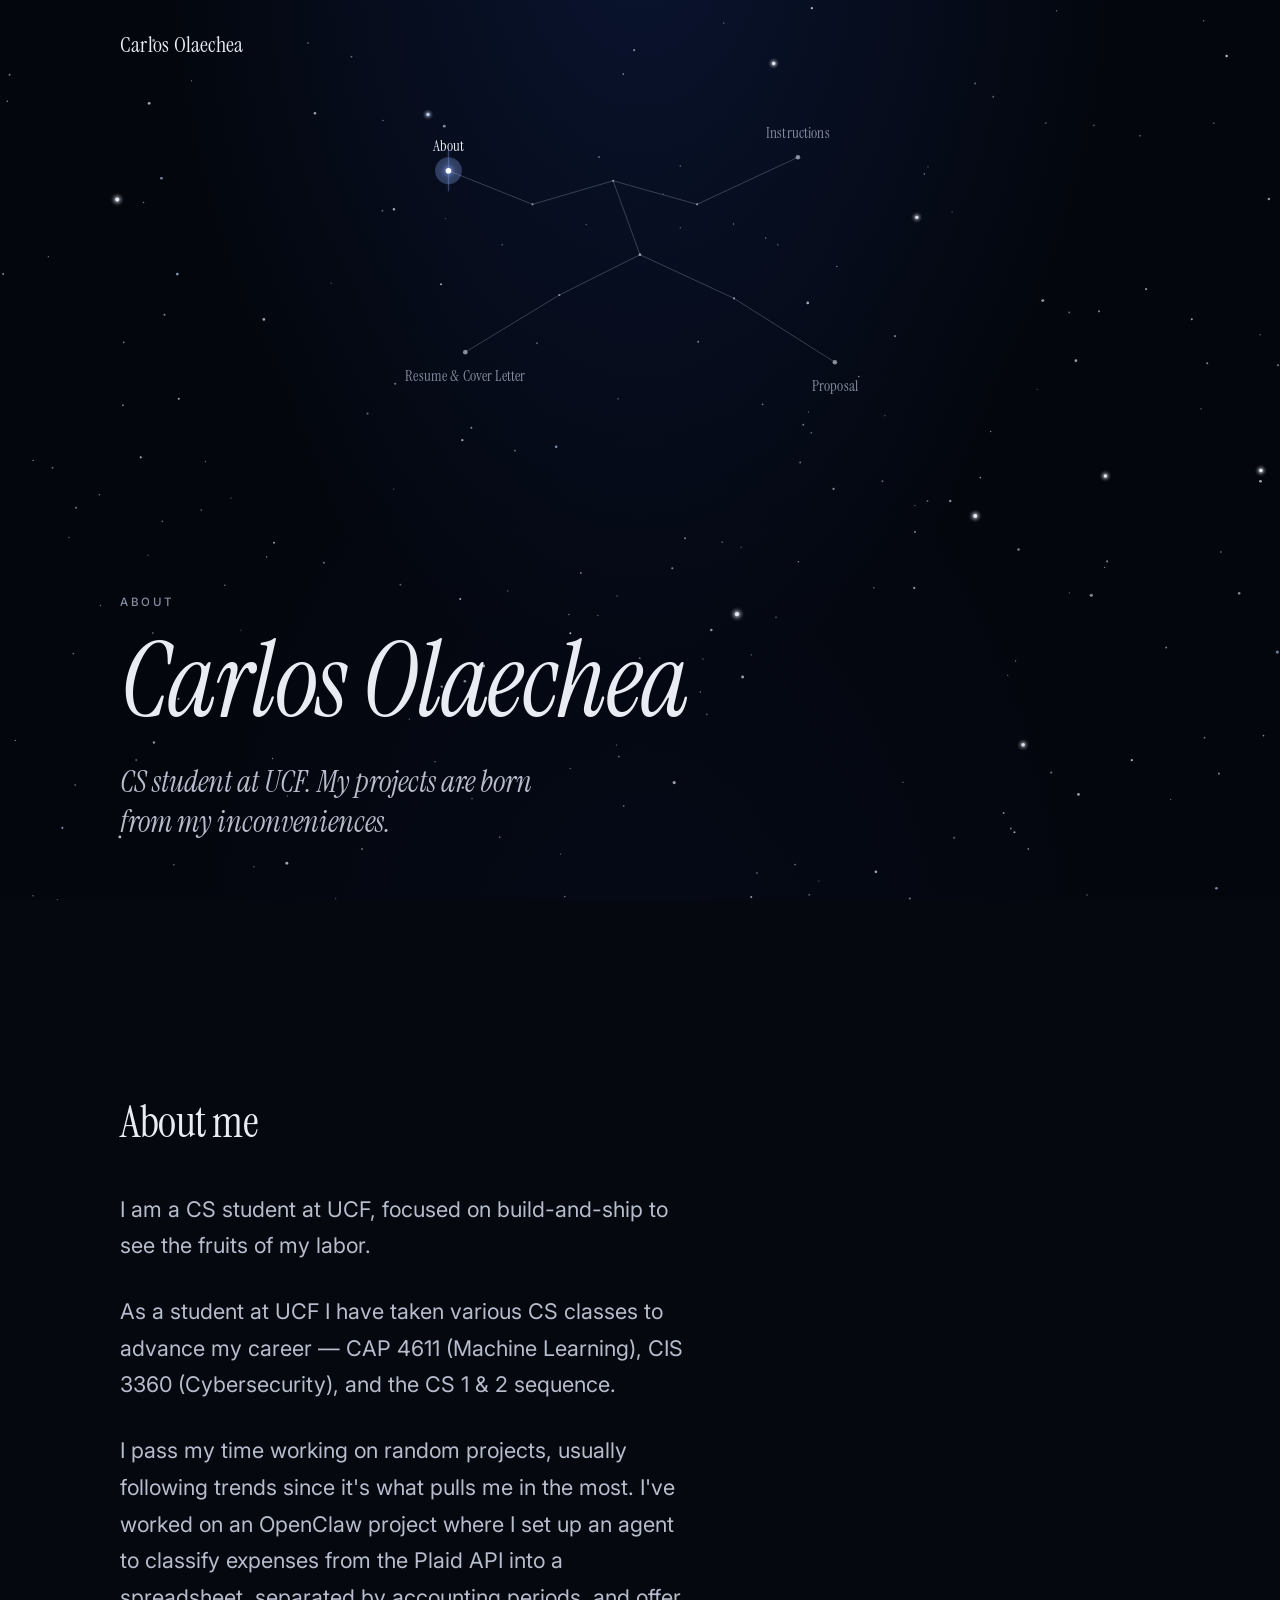
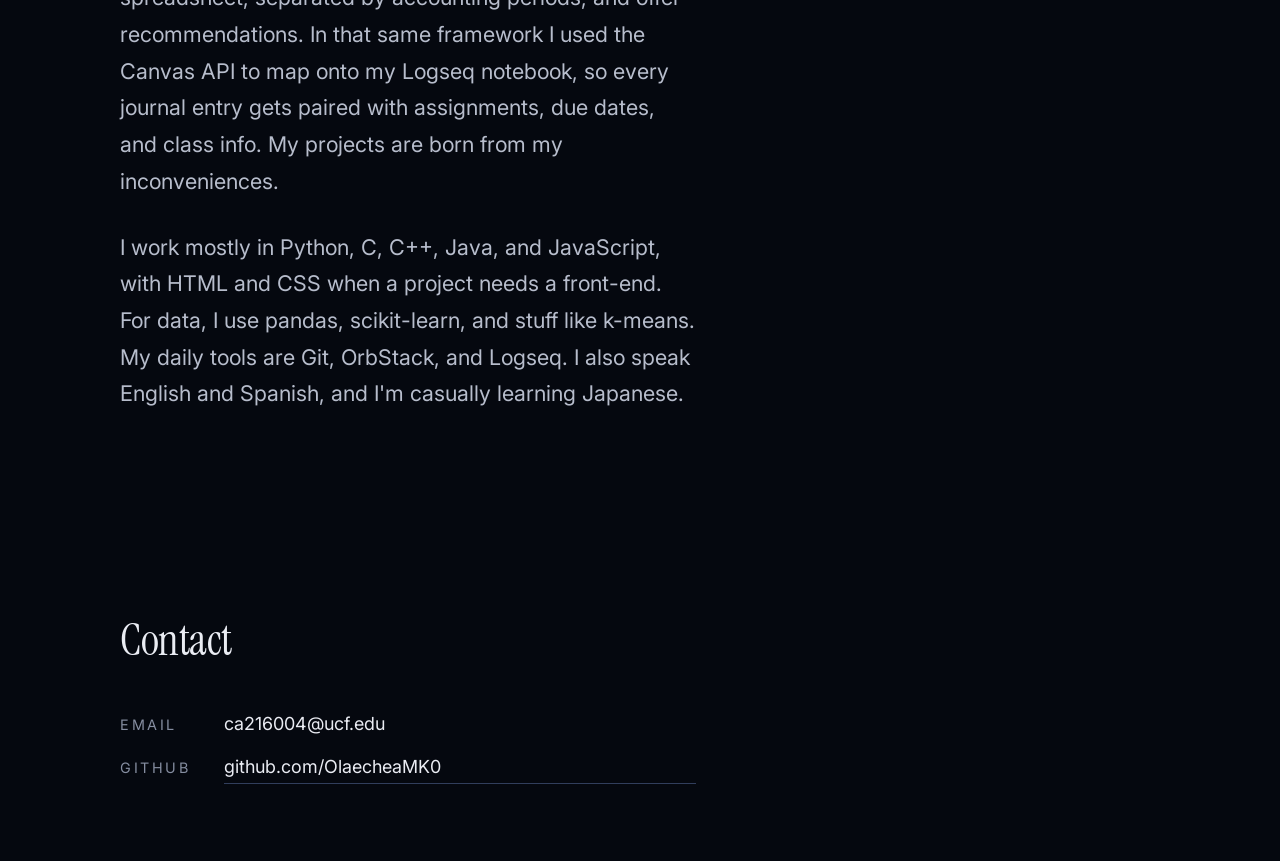
==== about/index.html @ 4e8af725 "feat: pretty URLs + pill/star-shine polish + focus ring fix URLs: - Moved sub-pages into directories" ====
<!doctype html>
<html lang="en">
<head>
  <meta charset="utf-8" />
  <meta name="viewport" content="width=device-width, initial-scale=1" />
  <title>About — Carlos Olaechea</title>
  <meta name="description" content="Computer Science student at UCF — build-and-ship work across machine learning, LLM agents, and personal tools." />
  <meta name="theme-color" content="#05080f" />
  <style>:root{color-scheme:dark}html{background:#05080f}</style>
  <script>try{if(document.referrer&&new URL(document.referrer).origin===location.origin){document.documentElement.classList.add('nav-internal');var h=function(p){return p==='/'||p==='/index.html'};if(!h(new URL(document.referrer).pathname)&&!h(location.pathname))document.documentElement.classList.add('nav-lateral')}}catch(e){}</script>
  <link rel="preconnect" href="https://fonts.googleapis.com" />
  <link rel="preconnect" href="https://fonts.gstatic.com" crossorigin />
  <link rel="stylesheet" href="https://fonts.googleapis.com/css2?family=Instrument+Serif:ital@0;1&family=Inter:wght@400;500&display=swap" />
  <link rel="stylesheet" href="/css/style.css" />
  <noscript><style>.reveal{opacity:1;transform:none}</style></noscript>
</head>
<body>
  <canvas id="stars" aria-hidden="true"></canvas>

  <a class="skip" href="#main">Skip to content</a>

  <header class="site-header">
    <a class="brand" href="/">Carlos Olaechea</a>
  </header>

  <nav class="sky-mini" aria-label="Portfolio map">
    <svg viewBox="0 0 1000 520">
    <defs>
      <filter id="mini-goo" x="-20%" y="-20%" width="140%" height="140%">
        <feGaussianBlur in="SourceGraphic" stdDeviation="10"/>
        <feColorMatrix type="matrix" values="1 0 0 0 0  0 1 0 0 0  0 0 1 0 0  0 0 0 9 -4"/>
      </filter>
    </defs>
    <g class="lines" aria-hidden="true">
      <polyline points="215,135 340,185 460,150 585,185 735,115"/>
      <line x1="460" y1="150" x2="500" y2="260"/>
      <polyline points="500,260 380,320 240,405"/>
      <polyline points="500,260 640,325 790,420"/>
    </g>
    <g class="stars" aria-hidden="true">
      <circle class="dec" cx="340" cy="185" r="1.6"/>
      <circle class="dec" cx="460" cy="150" r="1.6"/>
      <circle class="dec" cx="585" cy="185" r="1.6"/>
      <circle class="dec" cx="500" cy="260" r="2"/>
      <circle class="dec" cx="380" cy="320" r="1.6"/>
      <circle class="dec" cx="640" cy="325" r="1.6"/>
      <circle class="dec small" cx="295" cy="245" r="1.2"/>
      <circle class="dec small" cx="705" cy="245" r="1.2"/>
      <circle class="dec small" cx="420" cy="215" r="1.1"/>
      <circle class="dec small" cx="560" cy="220" r="1.1"/>
    </g>
    <g class="star-shine" transform="translate(215 135)" aria-hidden="true">
      <line class="ray" x1="0" y1="-30" x2="0" y2="30"/>
      <circle class="halo current" r="20"/>
      <circle class="anchor current" r="4.2"/>
    </g>
    <text class="label current" x="215" y="106" aria-hidden="true">About</text>
    <a href="/instructions/" aria-label="Instructions" class="sky-goo-link">
      <g filter="url(#mini-goo)">
        <circle class="bubble" cx="735" cy="115" r="18"/>
        <rect class="pill" x="645" y="53" width="180" height="52" rx="26"/>
      </g>
      <circle class="anchor" cx="735" cy="115" r="3.4"/>
      <text class="label" x="735" y="86" aria-hidden="true">Instructions</text>
    </a>
    <a href="/resume/" aria-label="Resume and Cover Letter" class="sky-goo-link">
      <g filter="url(#mini-goo)">
        <circle class="bubble" cx="240" cy="405" r="18"/>
        <rect class="pill" x="90" y="415" width="300" height="52" rx="26"/>
      </g>
      <circle class="anchor" cx="240" cy="405" r="3.4"/>
      <text class="label" x="240" y="448" aria-hidden="true">Resume &amp; Cover Letter</text>
    </a>
    <a href="/proposal/" aria-label="Proposal" class="sky-goo-link">
      <g filter="url(#mini-goo)">
        <circle class="bubble" cx="790" cy="420" r="18"/>
        <rect class="pill" x="710" y="430" width="160" height="52" rx="26"/>
      </g>
      <circle class="anchor" cx="790" cy="420" r="3.4"/>
      <text class="label" x="790" y="463" aria-hidden="true">Proposal</text>
    </a>
    </svg>
  </nav>

  <main id="main">
    <section class="hero">
      <p class="eyebrow">About</p>
      <h1 class="display"><span class="italic">Carlos Olaechea</span></h1>
      <p class="tagline">CS student at UCF. My projects are born from my inconveniences.</p>
    </section>

    <section class="about" aria-labelledby="about-heading">
      <h2 id="about-heading">About me</h2>

      <div class="prose">
        <p>I am a CS student at UCF, focused on build-and-ship to see the fruits of my labor.</p>

        <p>As a student at UCF I have taken various CS classes to advance my career — CAP 4611 (Machine Learning), CIS 3360 (Cybersecurity), and the CS 1 &amp; 2 sequence.</p>

        <p>I pass my time working on random projects, usually following trends since it's what pulls me in the most. I've worked on an OpenClaw project where I set up an agent to classify expenses from the Plaid API into a spreadsheet, separated by accounting periods, and offer recommendations. In that same framework I used the Canvas API to map onto my Logseq notebook, so every journal entry gets paired with assignments, due dates, and class info. My projects are born from my inconveniences.</p>

        <p>I work mostly in Python, C, C++, Java, and JavaScript, with HTML and CSS when a project needs a front-end. For data, I use pandas, scikit-learn, and stuff like k-means. My daily tools are Git, OrbStack, and Logseq. I also speak English and Spanish, and I'm casually learning Japanese.</p>
      </div>
    </section>

    <section class="contact" aria-labelledby="contact-heading">
      <h2 id="contact-heading">Contact</h2>
      <ul class="contact-list">
        <li><span class="label">Email</span><span>ca216004@ucf.edu</span></li>
        <li><span class="label">GitHub</span><a href="https://github.com/OlaecheaMK0" target="_blank" rel="noopener noreferrer">github.com/OlaecheaMK0</a></li>
      </ul>
    </section>
  </main>


  <script src="/js/script.js" defer></script>
</body>
</html>
---- css/style.css ----
@view-transition { navigation: auto; }

h1.sky-name,
a.brand {
  view-transition-name: page-name;
}
svg.sky-svg,
.sky-mini > svg {
  view-transition-name: constellation;
}

::view-transition-group(page-name),
::view-transition-group(constellation),
::view-transition-old(page-name),
::view-transition-new(page-name),
::view-transition-old(constellation),
::view-transition-new(constellation) {
  animation-duration: 1500ms;
  animation-timing-function: cubic-bezier(0.22, 1, 0.36, 1);
}
::view-transition-old(root),
::view-transition-new(root) {
  animation-duration: 900ms;
  animation-timing-function: cubic-bezier(0.22, 1, 0.36, 1);
}

html.nav-lateral::view-transition-group(*),
html.nav-lateral::view-transition-old(*),
html.nav-lateral::view-transition-new(*) {
  animation-duration: 260ms;
}

.nav-internal .sky-mast,
.nav-internal .sky-svg,
.nav-internal .sky-link {
  animation: none !important;
  opacity: 1 !important;
}
.nav-internal .sky-mast { transform: none !important; }

:root {
  --bg: #05080f;
  --bg-deep: #03060c;
  --bg-glow: #0a1430;
  --ink: #eaecf3;
  --ink-soft: #b7bdcc;
  --ink-muted: #858da0;
  --rule: rgba(234, 236, 243, 0.08);
  --accent: #8fb0ff;
  --eo: cubic-bezier(0.22, 1, 0.36, 1);
  --hover-bg: rgba(185, 208, 250, 0.6);
  --accent-dim: rgba(143, 176, 255, 0.32);

  --serif: "Instrument Serif", "Iowan Old Style", "Palatino Linotype", Georgia, serif;
  --sans: "Inter", -apple-system, BlinkMacSystemFont, "Segoe UI", Roboto, sans-serif;

  --step--1: clamp(0.82rem, 0.78rem + 0.2vw, 0.9rem);
  --step-0:  clamp(1rem, 0.94rem + 0.3vw, 1.125rem);
  --step-1:  clamp(1.15rem, 1.05rem + 0.5vw, 1.35rem);
  --step-2:  clamp(1.4rem, 1.2rem + 1vw, 1.85rem);
  --step-3:  clamp(1.9rem, 1.5rem + 2vw, 2.75rem);
  --step-4:  clamp(3rem, 2rem + 5vw, 5.5rem);
  --step-5:  clamp(3.25rem, 2.2rem + 6vw, 6.5rem);

  --container: 68rem;
  --prose: 36rem;

  --star-body: #eef3ff;
  --star-line: #cfd8ec;
  --star-anchor: #ffffff;
}

.italic { font-style: italic; }

* { box-sizing: border-box; }
html {
  scroll-behavior: smooth;
  overscroll-behavior-y: none;
  background: var(--bg);
}
body {
  margin: 0;
  min-height: 100svh;
  font-family: var(--sans);
  font-size: var(--step-0);
  line-height: 1.65;
  color: var(--ink);
  background:
    radial-gradient(ellipse at 50% -10%, var(--bg-glow) 0%, transparent 55%),
    radial-gradient(ellipse at 50% 120%, #060a18 0%, var(--bg-deep) 60%),
    var(--bg);
  background-attachment: fixed;
  -webkit-font-smoothing: antialiased;
  text-rendering: optimizeLegibility;
  overflow-x: hidden;
}
@media (hover: none) and (pointer: coarse) {
  body { background-attachment: scroll; }
}

#stars {
  position: fixed;
  inset: 0;
  width: 100%;
  height: 100%;
  z-index: 0;
  pointer-events: none;
}

.skip {
  position: absolute;
  left: -9999px;
  top: 0;
  background: var(--ink);
  color: var(--bg);
  padding: 0.5rem 0.9rem;
  font-weight: 500;
  z-index: 100;
}
.skip:focus { left: 1rem; top: 1rem; }

.site-header {
  position: relative;
  z-index: 2;
  max-width: var(--container);
  margin: 0 auto;
  padding: 1.75rem 1.5rem 0;
}
.brand {
  font-family: var(--serif);
  font-size: var(--step-1);
  color: var(--ink);
  text-decoration: none;
  letter-spacing: 0.01em;
}

main {
  position: relative;
  z-index: 2;
  max-width: var(--container);
  margin: 0 auto;
  padding: 0 1.5rem;
}

section { padding: clamp(5rem, 9vw, 8rem) 0 clamp(3.5rem, 6vw, 5rem); }

.hero {
  padding-top: clamp(4rem, 12vw, 9rem);
  padding-bottom: clamp(4rem, 10vw, 8rem);
}
.eyebrow {
  font-size: 0.72rem;
  letter-spacing: 0.22em;
  text-transform: uppercase;
  color: var(--ink-muted);
  margin: 0 0 1.25rem;
  font-weight: 500;
}
.display {
  font-family: var(--serif);
  font-weight: 400;
  font-size: var(--step-5);
  line-height: 0.95;
  letter-spacing: -0.015em;
  margin: 0 0 2rem;
  color: var(--ink);
  text-wrap: balance;
}
.tagline {
  font-family: var(--serif);
  font-style: italic;
  font-size: var(--step-2);
  line-height: 1.35;
  color: var(--ink-soft);
  max-width: 32ch;
  margin: 0;
}

h2 {
  font-family: var(--serif);
  font-weight: 400;
  font-size: var(--step-3);
  letter-spacing: -0.01em;
  margin: 0 0 2rem;
  color: var(--ink);
}
h3 {
  font-family: var(--sans);
  font-weight: 500;
  font-size: var(--step-1);
  margin: 0 0 0.35rem;
  color: var(--ink);
}

.prose {
  max-width: var(--prose);
  font-size: var(--step-1);
  line-height: 1.7;
  color: var(--ink-soft);
}
.prose p { margin: 0 0 1.35em; }
.prose p:last-child { margin-bottom: 0; }
.prose a { color: var(--ink); text-decoration: underline; text-decoration-color: var(--accent-dim); text-underline-offset: 0.22em; }
.prose a:hover { text-decoration-color: var(--accent); }

.is-sky { overflow: hidden; }
.sky {
  position: relative;
  z-index: 2;
  min-height: 100vh;
  min-height: 100svh;
  display: grid;
  grid-template-columns: 1fr;
  grid-template-rows: auto 1fr auto;
  padding: clamp(0.75rem, 2vw, 1.5rem) clamp(1.25rem, 3vw, 2.5rem);
  gap: 0;
}

.sky-mast {
  text-align: center;
  max-width: 44rem;
  margin: 0 auto;
  padding-top: 0;
  transform-origin: top center;
  animation: mast-settle 1800ms var(--eo) 80ms both;
}
.sky-mast .eyebrow { display: inline-block; margin-bottom: 0.25rem; }
.sky-name {
  font-family: var(--serif);
  font-weight: 400;
  font-size: var(--step-3);
  line-height: 1;
  letter-spacing: -0.015em;
  margin: 0.25rem 0 0.5rem;
  color: var(--ink);
  text-wrap: balance;
}
.sky-sub {
  font-family: var(--serif);
  font-style: italic;
  color: var(--ink-soft);
  font-size: var(--step-0);
  line-height: 1.45;
  max-width: 36ch;
  margin: 0 auto;
}

@keyframes mast-settle {
  0%   { transform: translateY(min(22svh, 260px)) scale(2); letter-spacing: 0; }
  100% { transform: translateY(0) scale(1); letter-spacing: -0.015em; }
}

.sky-field {
  position: relative;
  width: 100%;
  max-width: 1200px;
  margin: 0 auto;
  align-self: start;
  margin-top: clamp(0.5rem, 2vh, 1.5rem);
  aspect-ratio: 1000 / 520;
}
.sky-svg {
  position: absolute;
  inset: 0;
  width: 100%;
  height: 100%;
  overflow: visible;
  transform-origin: center center;
  opacity: 0;
  animation: sky-fade 1300ms var(--eo) 400ms forwards;
}
.sky-lines {
  stroke: var(--star-line);
  stroke-opacity: 0.58;
  stroke-width: 0.95;
  stroke-linecap: round;
  stroke-linejoin: round;
  fill: none;
  transition: stroke 140ms ease, stroke-opacity 140ms ease;
}
.sky-stars .dec {
  fill: var(--star-body);
  opacity: 0.85;
  filter: drop-shadow(0 0 1.4px rgba(255, 255, 255, 0.55));
  transition: fill 120ms ease;
}
.sky-stars .dec.small { opacity: 0.65; }
.sky-stars .anchor {
  fill: var(--star-anchor);
  filter: drop-shadow(0 0 3px rgba(255, 255, 255, 0.78));
  transition: fill 120ms ease;
}
.sky-stars .halo {
  fill: var(--star-anchor);
  opacity: 0.15;
  transition: opacity 140ms ease;
}
.sky-stars .anchor.active { fill: var(--accent); }
.sky-stars .halo.active { opacity: 0.38; }
.sky-svg:has(.anchor.active) .sky-lines {
  stroke: var(--accent);
  stroke-opacity: 0.72;
}

@keyframes sky-fade {
  0%   { opacity: 0; transform: translateY(12px) scale(0.99); }
  100% { opacity: 1; transform: translateY(0) scale(1); }
}

@keyframes sky-link-fade {
  0%   { opacity: 0; transform: translateY(8px); }
  100% { opacity: 1; transform: translateY(0); }
}

.sky-nav {
  position: absolute;
  inset: 0;
  pointer-events: none;
}
.sky-link {
  position: absolute;
  left: var(--x);
  top: var(--y);
  width: 0;
  height: 0;
  text-decoration: none;
  color: var(--ink);
  pointer-events: auto;
  opacity: 0;
  animation: sky-link-fade 800ms var(--eo) 1100ms forwards;
}

.sky-goo {
  position: absolute;
  left: 0;
  top: 0;
  width: 280px;
  height: 140px;
  transform: translate(-50%, -50%);
  filter: url(#goo);
  pointer-events: none;
  opacity: 0.48;
  transition: opacity 200ms ease;
}
.sky-bubble {
  position: absolute;
  left: 50%;
  top: 50%;
  width: 52px;
  height: 52px;
  border-radius: 50%;
  transform: translate(-50%, -50%);
  background: transparent;
  transition: background 180ms ease;
  pointer-events: auto;
}
.sky-pill {
  position: absolute;
  left: 50%;
  bottom: calc(50% + 20px);
  transform: translateX(-50%);
  padding: 1rem 1.1rem;
  font-family: var(--serif);
  font-size: var(--step-1);
  letter-spacing: 0.01em;
  line-height: 1;
  white-space: nowrap;
  background: transparent;
  border-radius: 100px;
  color: transparent;
  pointer-events: auto;
  transition: background 200ms ease;
}
.sky-link.reverse .sky-pill { bottom: auto; top: calc(50% + 20px); }
.sky-link:focus-visible {
  outline: 2px solid var(--accent);
  outline-offset: 28px;
}
.sky-link:focus-visible .sky-bubble,
.sky-link:focus-visible .sky-pill {
  background: var(--hover-bg);
}
@media (hover: hover) and (pointer: fine) {
  .sky-link:hover .sky-bubble,
  .sky-link:hover .sky-pill { background: var(--hover-bg); }
}

.sky-svg-labels text {
  font-family: var(--serif);
  font-size: 22px;
  fill: var(--ink-muted);
  text-anchor: middle;
  letter-spacing: 0.2px;
  pointer-events: none;
}

/* Mobile — compress the sky */
@media (max-width: 720px) {
  .sky { padding: 0.75rem 1rem; }
  .sky-sub { font-size: var(--step-0); }
  .sky-field { aspect-ratio: 1000 / 680; margin-top: 0.75rem; }
  .sky-goo { width: 200px; height: 120px; }
  .sky-pill { font-size: var(--step-0); padding: 0.7rem 0.85rem; white-space: normal; text-align: center; max-width: 44vw; }
  @keyframes mast-settle {
    0%   { transform: translateY(15svh) scale(1.6); letter-spacing: 0; }
    100% { transform: translateY(0) scale(1); letter-spacing: -0.015em; }
  }
}

/* Print — flatten to paper-friendly layout */
@media print {
  body { background: #fff !important; color: #000 !important; }
  #stars, .goo-defs, .sky-svg, .sky-nav { display: none !important; }
  .sky-mast, .hero, .project-hero, .site-header { animation: none !important; }
  a { color: #000; text-decoration: underline; }
}


/* Sub-page constellation map — same shape as home, current star lit */
.sky-mini {
  max-width: 720px;
  margin: 1rem auto 1.25rem;
  padding: 0 1.5rem;
  position: relative;
  z-index: 2;
}
.sky-mini svg {
  width: 100%;
  height: auto;
  display: block;
  overflow: visible;
  aspect-ratio: 1000 / 520;
}
.sky-mini .lines {
  stroke: var(--star-line);
  stroke-opacity: 0.42;
  stroke-width: 0.9;
  fill: none;
  stroke-linecap: round;
  stroke-linejoin: round;
}
.sky-mini .dec {
  fill: var(--star-body);
  opacity: 0.55;
}
.sky-mini .dec.small { opacity: 0.35; }
.sky-mini .anchor {
  fill: var(--star-body);
  opacity: 0.55;
  transition: fill 180ms ease, opacity 180ms ease;
}
.sky-mini .halo.current {
  fill: var(--accent);
  opacity: 0.28;
}
.sky-mini .anchor.current {
  fill: #ffffff;
  opacity: 1;
  filter: drop-shadow(0 0 3px var(--accent)) drop-shadow(0 0 7px var(--accent));
}
.sky-mini .star-shine .ray {
  stroke: var(--accent);
  stroke-width: 0.7;
  stroke-linecap: round;
  stroke-opacity: 0.65;
  filter: drop-shadow(0 0 2px var(--accent));
}
.sky-mini .star-shine { animation: twinkle 3.5s ease-in-out infinite; }
@keyframes twinkle {
  0%, 100% { opacity: 1; }
  50% { opacity: 0.7; }
}

/* Non-current stars: goo metaball on hover, identical vibe to home */
.sky-mini .sky-goo-link { cursor: pointer; }
/* Dim the filtered group so the merged blob is a soft wash (mirrors home
   where .sky-goo has its own opacity applied after the filter). */
.sky-mini g[filter] { opacity: 0.5; }
.sky-mini .sky-goo-link .bubble,
.sky-mini .sky-goo-link .pill {
  fill: transparent;
  transition: fill 200ms ease;
  pointer-events: all;
}
.sky-mini .sky-goo-link:hover .bubble,
.sky-mini .sky-goo-link:hover .pill,
.sky-mini .sky-goo-link:focus-visible .bubble,
.sky-mini .sky-goo-link:focus-visible .pill {
  fill: var(--hover-bg);
}
.sky-mini .sky-goo-link:hover .anchor,
.sky-mini .sky-goo-link:focus-visible .anchor {
  fill: var(--accent);
  opacity: 0.95;
}
.sky-mini .sky-goo-link:hover .label,
.sky-mini .sky-goo-link:focus-visible .label {
  fill: var(--ink);
}
/* SVG <a> default focus ring clips ugly to content bbox; own it explicitly. */
.sky-mini .sky-goo-link { outline: none; }
.sky-mini .sky-goo-link:focus-visible .pill {
  stroke: var(--accent);
  stroke-width: 1.6;
}

.sky-mini text {
  font-family: var(--serif);
  font-size: 22px;
  fill: var(--ink-muted);
  text-anchor: middle;
  pointer-events: none;
  letter-spacing: 0.2px;
}
.sky-mini text.current { fill: var(--ink); }


.contact-list {
  list-style: none;
  padding: 0;
  margin: 0;
  display: grid;
  gap: 0.85rem;
  max-width: var(--prose);
}
.contact-list li {
  display: grid;
  grid-template-columns: 8ch 1fr;
  align-items: baseline;
  gap: 1rem;
}
.contact-list .label {
  font-size: var(--step--1);
  letter-spacing: 0.18em;
  text-transform: uppercase;
  color: var(--ink-muted);
}
.contact-list a {
  color: var(--ink);
  text-decoration: none;
  border-bottom: 1px solid var(--accent-dim);
  padding-bottom: 0.1rem;
  transition: border-color 180ms ease;
  word-break: break-word;
}
.contact-list a:hover,
.contact-list a:focus-visible { border-color: var(--accent); }

.project-hero {
  padding-top: clamp(3rem, 8vw, 6rem);
  padding-bottom: clamp(3rem, 6vw, 4rem);
}
.project-hero .eyebrow { margin-bottom: 1rem; }
.project-title {
  font-family: var(--serif);
  font-weight: 400;
  font-size: var(--step-4);
  line-height: 1;
  letter-spacing: -0.01em;
  margin: 0 0 1.5rem;
}
.project-summary {
  font-family: var(--sans);
  font-size: var(--step-1);
  color: var(--ink-soft);
  max-width: 48ch;
  margin: 0;
  line-height: 1.55;
}
.project-body {
  padding-top: clamp(2rem, 4vw, 3rem);
  padding-bottom: clamp(4rem, 8vw, 6rem);
  max-width: var(--prose);
}
.project-body h2 {
  font-size: var(--step-2);
  margin-top: 2.5rem;
}
.project-body h2:first-child { margin-top: 0; }
.project-body p,
.project-body li { color: var(--ink-soft); line-height: 1.75; }
.project-body ul, .project-body ol { padding-left: 1.25rem; }
.project-body li { margin-bottom: 0.5em; }

.placeholder {
  margin: 1.5rem 0;
  padding-left: 1rem;
  border-left: 1px solid var(--rule);
  color: var(--ink-muted);
  font-size: var(--step--1);
  font-style: italic;
  line-height: 1.6;
}
.placeholder strong {
  display: block;
  color: var(--ink-soft);
  font-weight: 400;
  font-style: normal;
  margin-bottom: 0.2rem;
}

.reveal {
  opacity: 0;
  transform: translateY(14px);
  transition: opacity 700ms ease, transform 700ms ease;
}
.reveal.in {
  opacity: 1;
  transform: translateY(0);
}

a:focus-visible, button:focus-visible {
  outline: 2px solid var(--accent);
  outline-offset: 3px;
  border-radius: 2px;
}

@media (prefers-reduced-motion: reduce) {
  html { scroll-behavior: auto; }
  *, *::before, *::after { animation-duration: 0.001ms !important; transition-duration: 0.001ms !important; }
  .reveal, .sky-mast, .sky-svg, .sky-link { opacity: 1 !important; transform: none !important; }
  .sky-link { transform: translate(-50%, -50%) !important; }
  @view-transition { navigation: none; }
}
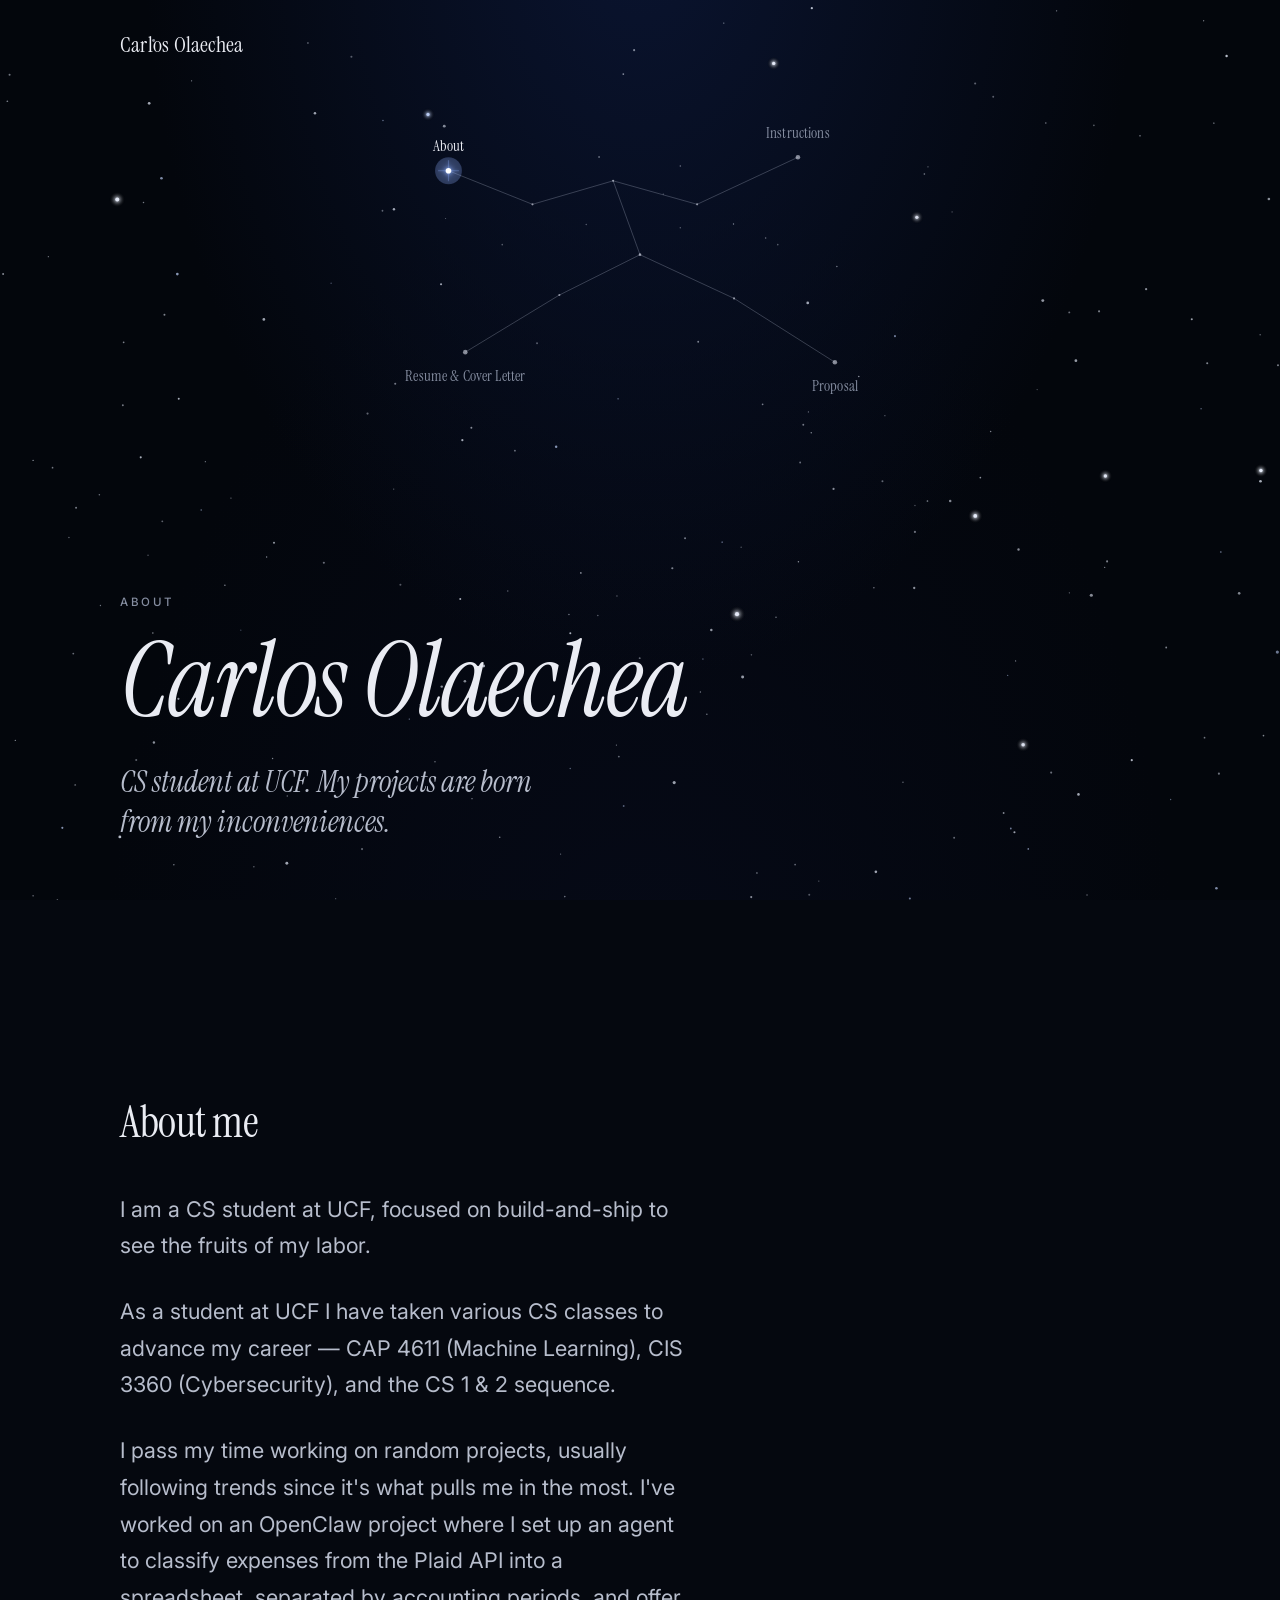
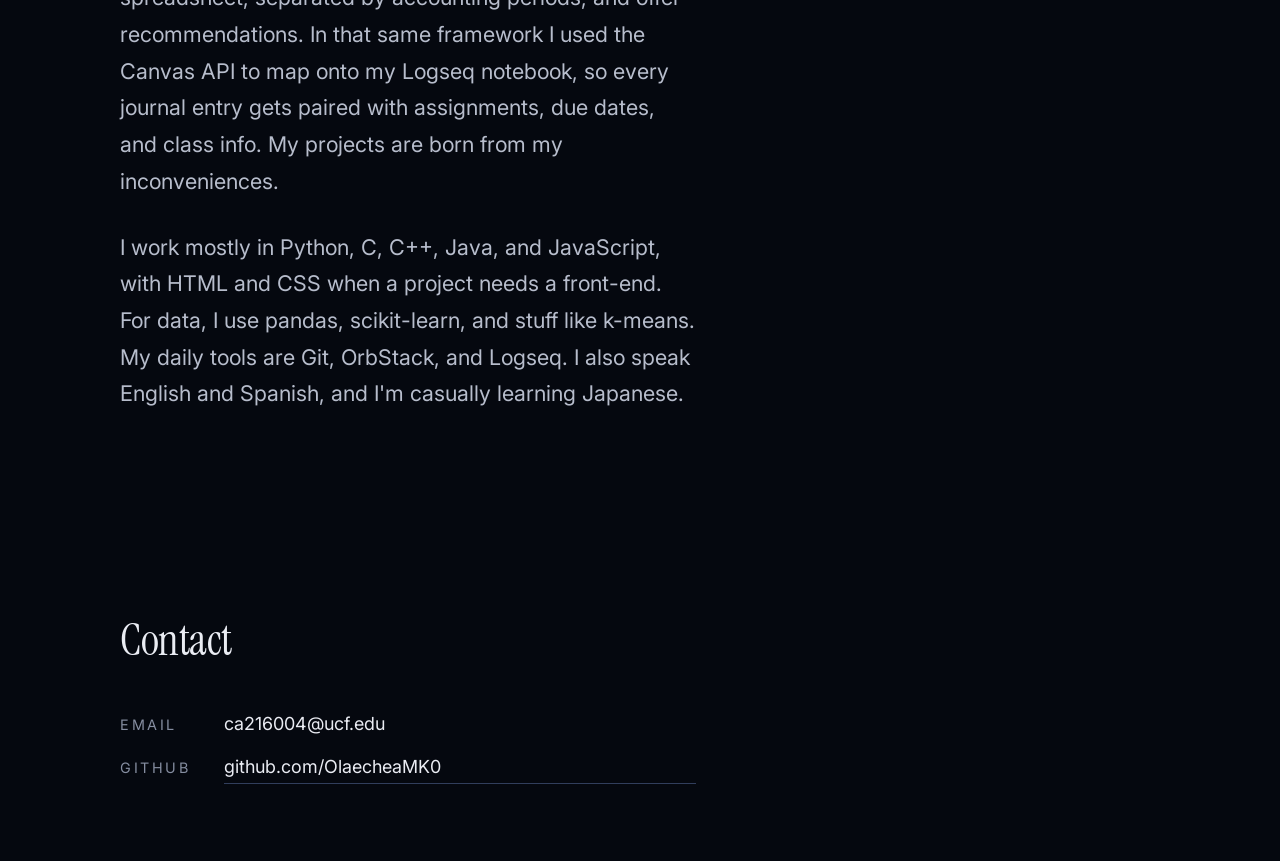
==== commit 2f704fbe: "fix: restore the 4-ray twinkle, tucked inside the halo Last pass removed the horizontal ray because " ====
--- a/about/index.html
+++ b/about/index.html
@@ -50,7 +50,8 @@
       <circle class="dec small" cx="560" cy="220" r="1.1"/>
     </g>
     <g class="star-shine" transform="translate(215 135)" aria-hidden="true">
-      <line class="ray" x1="0" y1="-30" x2="0" y2="30"/>
+      <line class="ray" x1="-15" y1="0" x2="15" y2="0"/>
+      <line class="ray" x1="0" y1="-15" x2="0" y2="15"/>
       <circle class="halo current" r="20"/>
       <circle class="anchor current" r="4.2"/>
     </g>
--- a/css/style.css
+++ b/css/style.css
@@ -357,7 +357,7 @@
 .sky-pill {
   position: absolute;
   left: 50%;
-  bottom: calc(50% + 20px);
+  bottom: calc(50% + 15px);
   transform: translateX(-50%);
   padding: 1rem 1.1rem;
   font-family: var(--serif);
@@ -371,7 +371,7 @@
   pointer-events: auto;
   transition: background 200ms ease;
 }
-.sky-link.reverse .sky-pill { bottom: auto; top: calc(50% + 20px); }
+.sky-link.reverse .sky-pill { bottom: auto; top: calc(50% + 17px); }
 .sky-link:focus-visible {
   outline: 2px solid var(--accent);
   outline-offset: 28px;
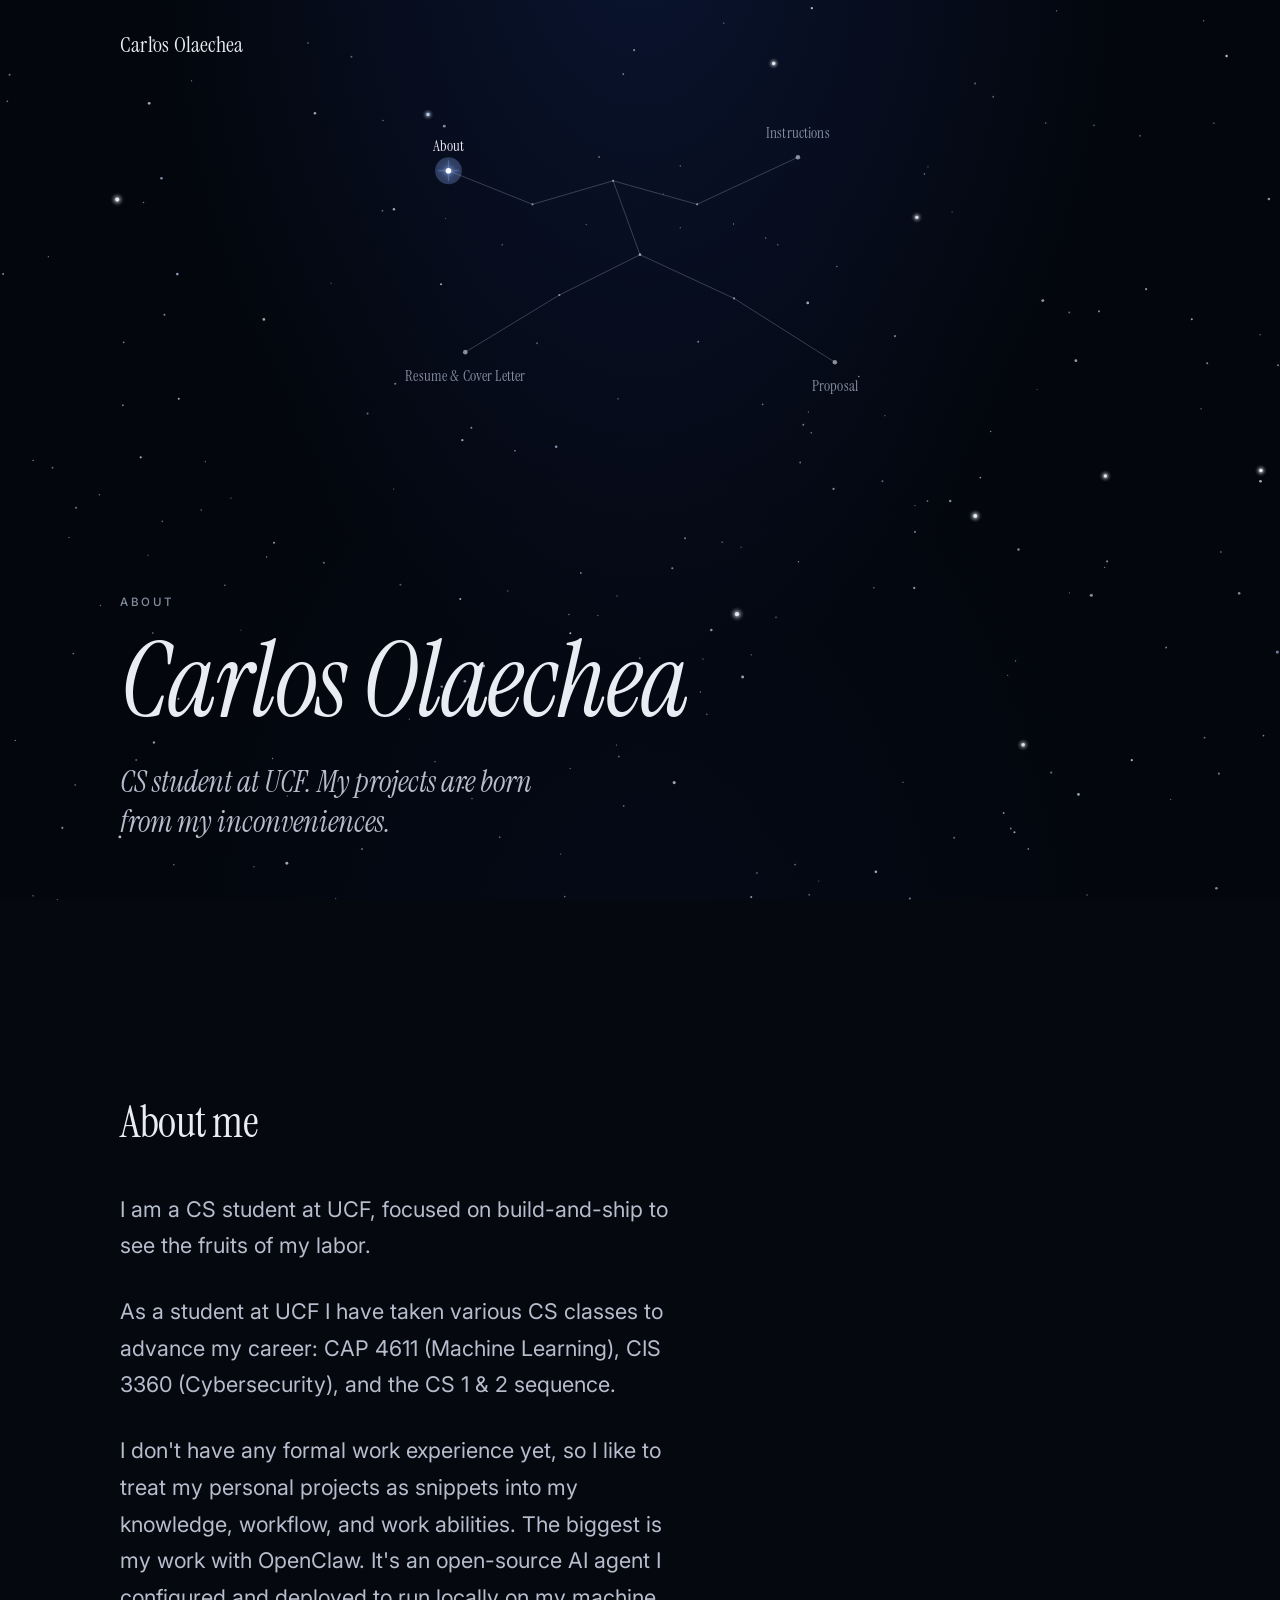
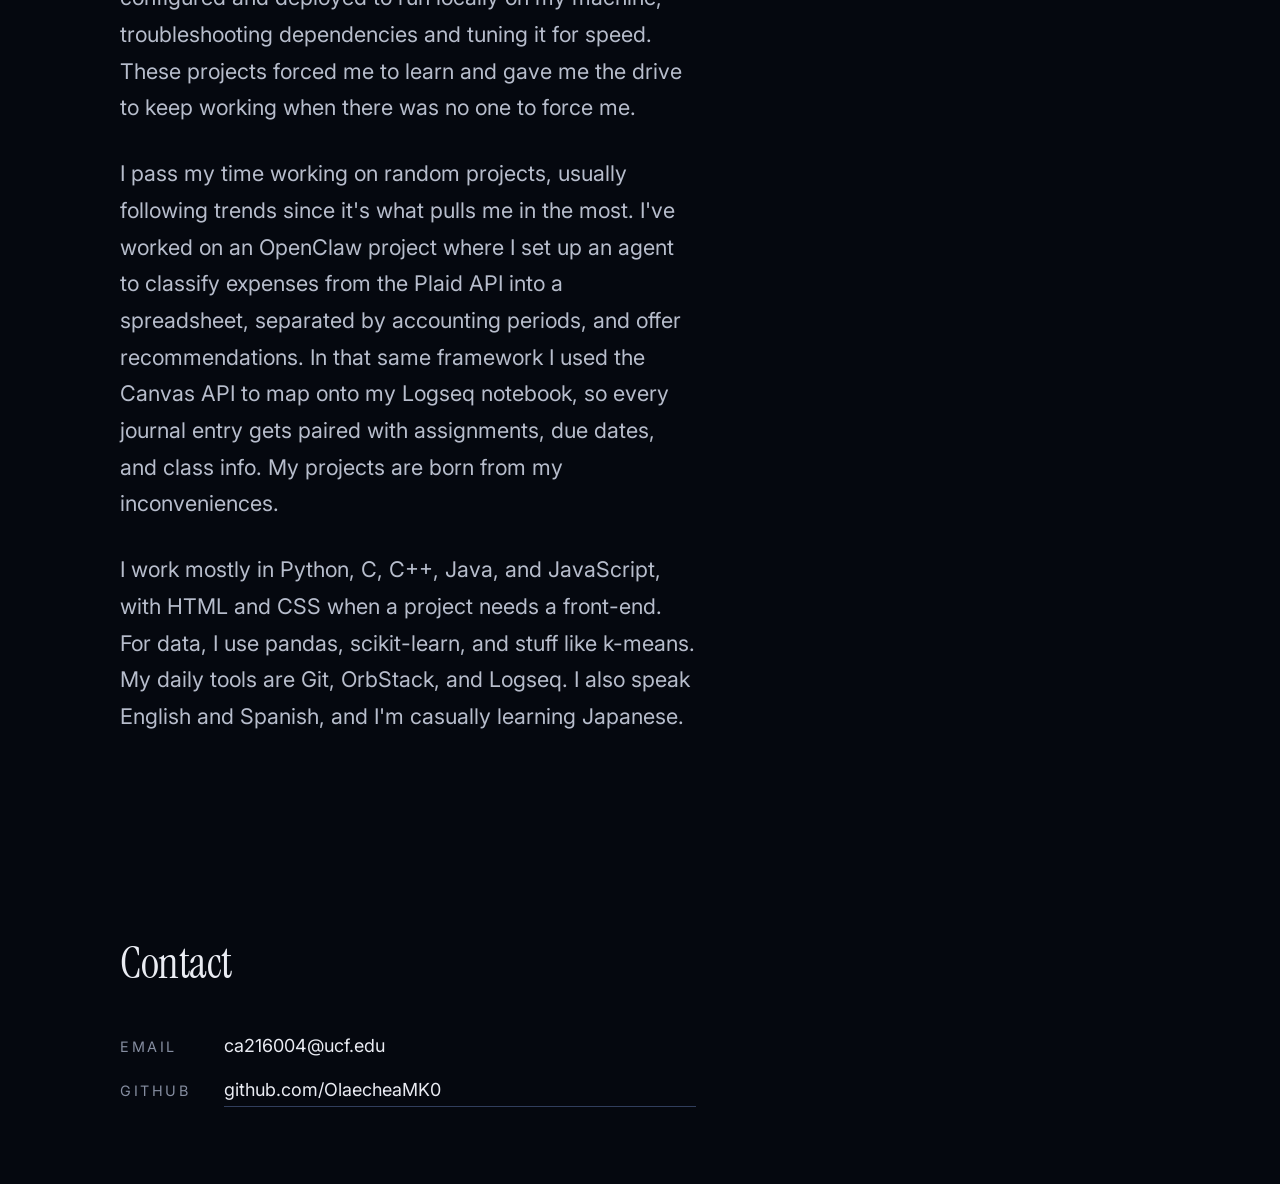
==== commit 290435ea: "feat: Project 4 content fill + cleanup pass - Replace Lorem placeholders on instructions/resume/prop" ====
--- a/about/index.html
+++ b/about/index.html
@@ -3,9 +3,11 @@
 <head>
   <meta charset="utf-8" />
   <meta name="viewport" content="width=device-width, initial-scale=1" />
-  <title>About — Carlos Olaechea</title>
-  <meta name="description" content="Computer Science student at UCF — build-and-ship work across machine learning, LLM agents, and personal tools." />
+  <title>About | Carlos Olaechea</title>
+  <meta name="description" content="About Carlos Olaechea, Computer Science student at UCF." />
   <meta name="theme-color" content="#05080f" />
+  <link rel="icon" href="/assets/favicon.svg" type="image/svg+xml" />
+  <link rel="canonical" href="https://olaecheamk0.github.io/about/" />
   <style>:root{color-scheme:dark}html{background:#05080f}</style>
   <script>try{if(document.referrer&&new URL(document.referrer).origin===location.origin){document.documentElement.classList.add('nav-internal');var h=function(p){return p==='/'||p==='/index.html'};if(!h(new URL(document.referrer).pathname)&&!h(location.pathname))document.documentElement.classList.add('nav-lateral')}}catch(e){}</script>
   <link rel="preconnect" href="https://fonts.googleapis.com" />
@@ -96,7 +98,9 @@
       <div class="prose">
         <p>I am a CS student at UCF, focused on build-and-ship to see the fruits of my labor.</p>
 
-        <p>As a student at UCF I have taken various CS classes to advance my career — CAP 4611 (Machine Learning), CIS 3360 (Cybersecurity), and the CS 1 &amp; 2 sequence.</p>
+        <p>As a student at UCF I have taken various CS classes to advance my career: CAP 4611 (Machine Learning), CIS 3360 (Cybersecurity), and the CS 1 &amp; 2 sequence.</p>
+
+        <p>I don't have any formal work experience yet, so I like to treat my personal projects as snippets into my knowledge, workflow, and work abilities. The biggest is my work with OpenClaw. It's an open-source AI agent I configured and deployed to run locally on my machine, troubleshooting dependencies and tuning it for speed. These projects forced me to learn and gave me the drive to keep working when there was no one to force me.</p>
 
         <p>I pass my time working on random projects, usually following trends since it's what pulls me in the most. I've worked on an OpenClaw project where I set up an agent to classify expenses from the Plaid API into a spreadsheet, separated by accounting periods, and offer recommendations. In that same framework I used the Canvas API to map onto my Logseq notebook, so every journal entry gets paired with assignments, due dates, and class info. My projects are born from my inconveniences.</p>
 
--- a/css/style.css
+++ b/css/style.css
@@ -582,21 +582,16 @@
 .project-body ul, .project-body ol { padding-left: 1.25rem; }
 .project-body li { margin-bottom: 0.5em; }
 
-.placeholder {
-  margin: 1.5rem 0;
-  padding-left: 1rem;
-  border-left: 1px solid var(--rule);
-  color: var(--ink-muted);
-  font-size: var(--step--1);
-  font-style: italic;
-  line-height: 1.6;
-}
-.placeholder strong {
-  display: block;
-  color: var(--ink-soft);
-  font-weight: 400;
-  font-style: normal;
-  margin-bottom: 0.2rem;
+.visually-hidden {
+  position: absolute;
+  width: 1px;
+  height: 1px;
+  padding: 0;
+  margin: -1px;
+  overflow: hidden;
+  clip: rect(0, 0, 0, 0);
+  white-space: nowrap;
+  border: 0;
 }
 
 .reveal {
@@ -622,3 +617,74 @@
   .sky-link { transform: translate(-50%, -50%) !important; }
   @view-transition { navigation: none; }
 }
+
+.compare-table {
+  width: 100%;
+  border-collapse: collapse;
+  margin: 1.25rem 0 1.75rem;
+  font-size: var(--step--1);
+}
+.compare-table thead th {
+  font-weight: 500;
+  color: var(--ink);
+  text-align: left;
+  padding: 0.7rem 0.85rem;
+  border-bottom: 1px solid var(--accent-dim);
+}
+.compare-table tbody td {
+  text-align: left;
+  padding: 0.85rem;
+  border-bottom: 1px solid var(--rule);
+  vertical-align: top;
+  color: var(--ink-soft);
+}
+.compare-table tbody tr:last-child td { border-bottom: none; }
+.compare-table .role-sub {
+  display: inline-block;
+  margin-top: 0.15rem;
+  color: var(--ink-muted);
+  font-size: var(--step--1);
+  font-style: italic;
+}
+@media (max-width: 600px) {
+  .compare-table { font-size: 0.85rem; }
+  .compare-table thead th, .compare-table tbody td { padding: 0.55rem 0.5rem; }
+}
+
+.pdf-embed {
+  margin: 1.5rem 0 2rem;
+  border: 1px solid var(--rule);
+  background: var(--bg-deep);
+  border-radius: 4px;
+  overflow: hidden;
+}
+.pdf-embed object {
+  display: block;
+  width: 100%;
+  height: 80vh;
+  min-height: 600px;
+  border: 0;
+}
+.pdf-embed .fallback {
+  padding: 1.25rem;
+  margin: 0;
+  color: var(--ink-muted);
+  font-size: var(--step--1);
+}
+.pdf-embed .fallback a {
+  color: var(--ink);
+  text-decoration: underline;
+  text-decoration-color: var(--accent-dim);
+  text-underline-offset: 0.22em;
+}
+
+@media (hover: none) and (pointer: coarse) {
+  .pdf-embed { background: var(--bg-deep); }
+  .pdf-embed object { display: none; }
+  .pdf-embed .fallback {
+    padding: 2rem 1.25rem;
+    text-align: center;
+    color: var(--ink-soft);
+    font-size: var(--step-0);
+  }
+}
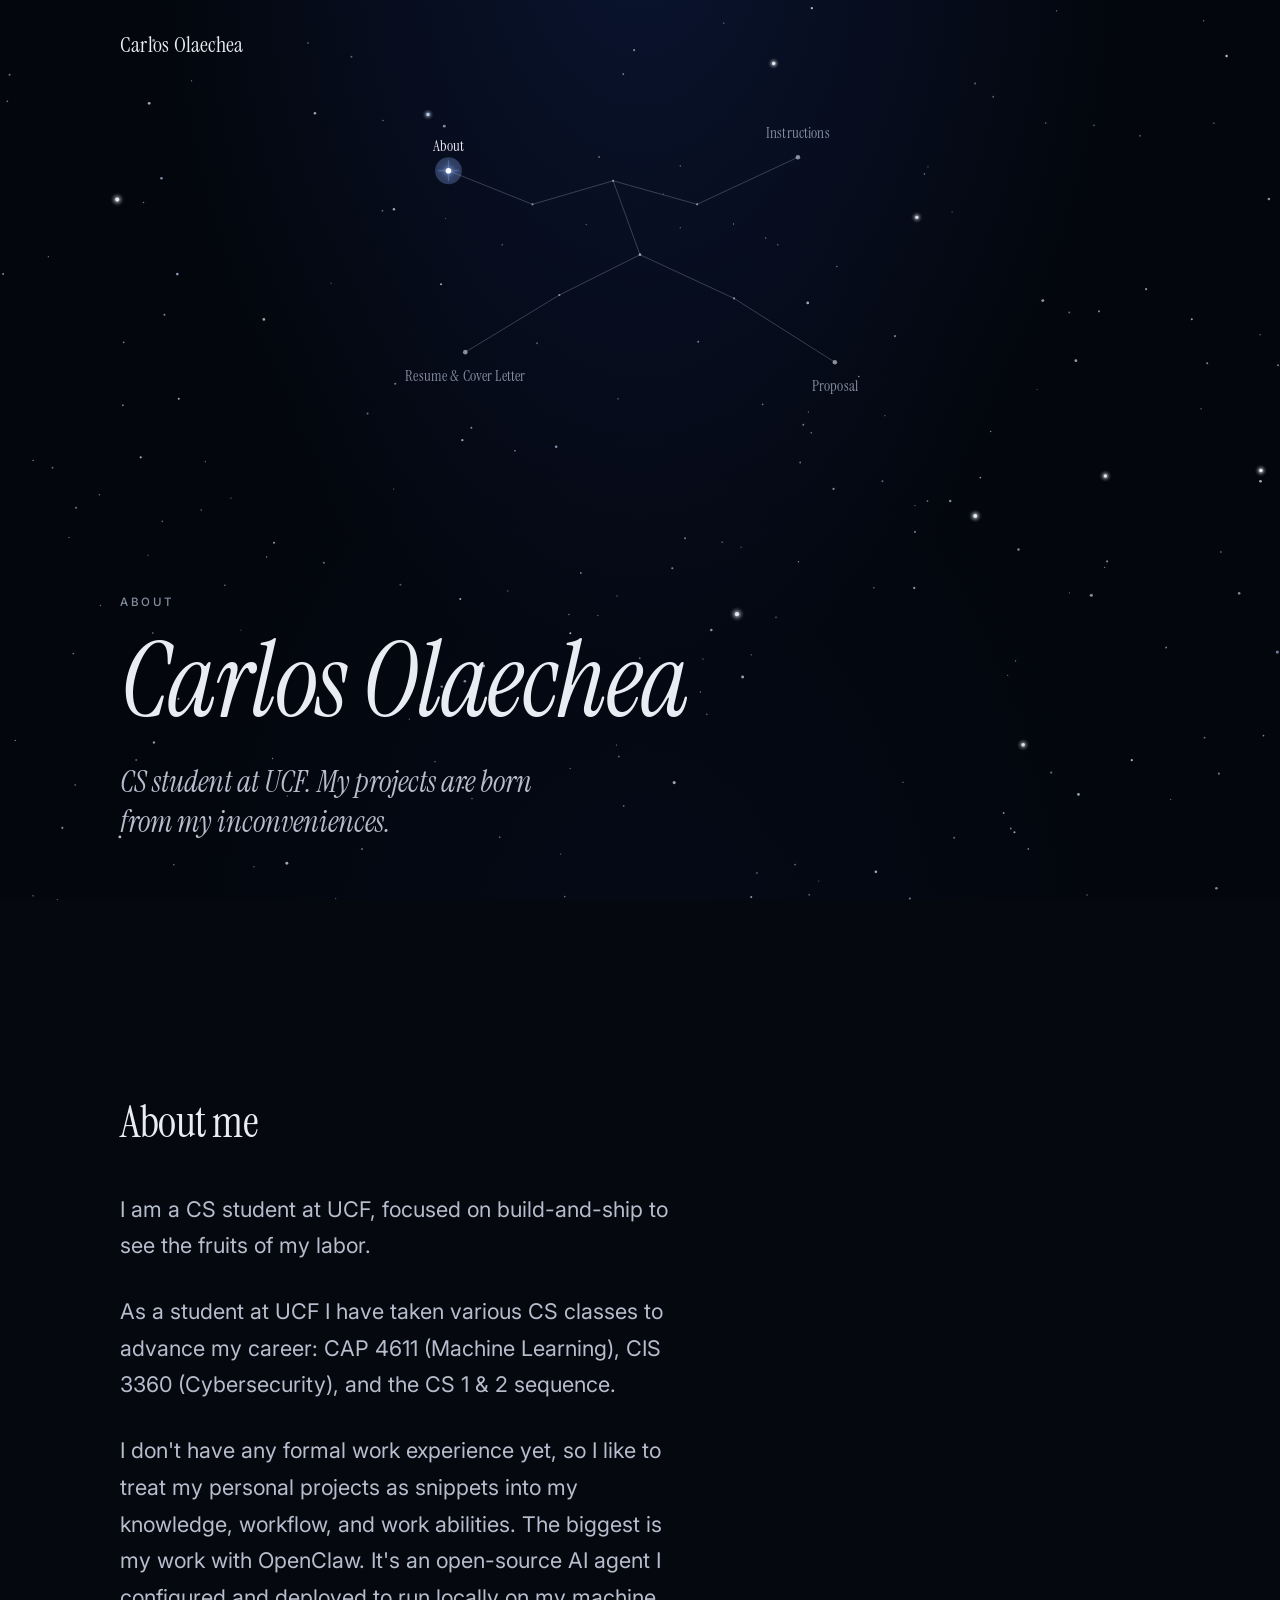
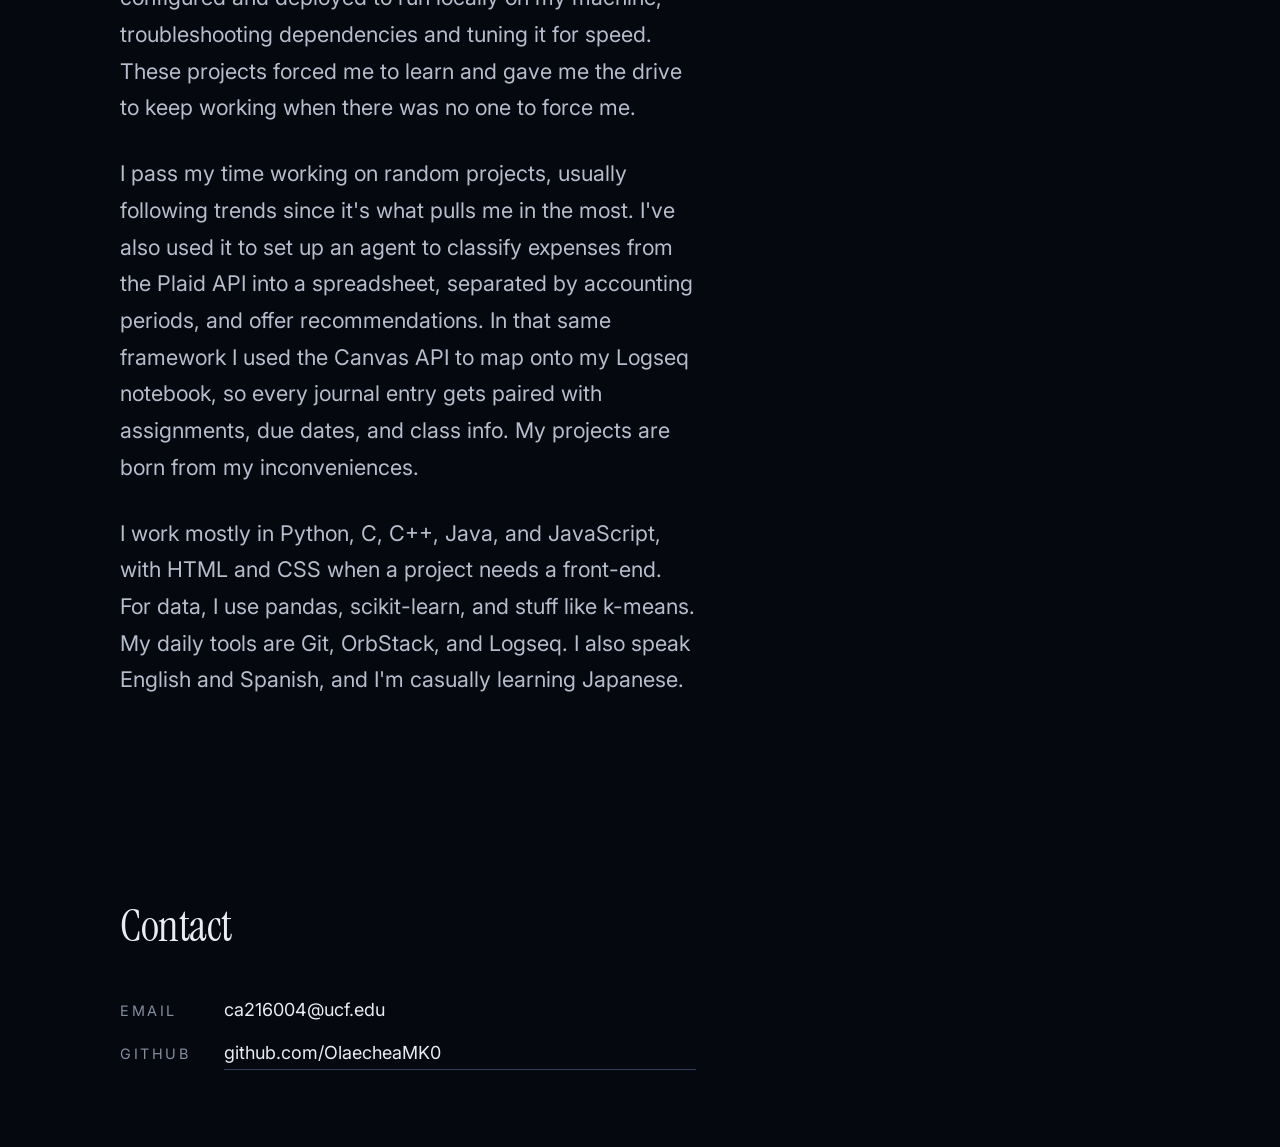
==== commit 37017427: "fix: dedupe OpenClaw mention on About Reframe second mention as continuation of the first paragraph " ====
--- a/about/index.html
+++ b/about/index.html
@@ -102,7 +102,7 @@
 
         <p>I don't have any formal work experience yet, so I like to treat my personal projects as snippets into my knowledge, workflow, and work abilities. The biggest is my work with OpenClaw. It's an open-source AI agent I configured and deployed to run locally on my machine, troubleshooting dependencies and tuning it for speed. These projects forced me to learn and gave me the drive to keep working when there was no one to force me.</p>
 
-        <p>I pass my time working on random projects, usually following trends since it's what pulls me in the most. I've worked on an OpenClaw project where I set up an agent to classify expenses from the Plaid API into a spreadsheet, separated by accounting periods, and offer recommendations. In that same framework I used the Canvas API to map onto my Logseq notebook, so every journal entry gets paired with assignments, due dates, and class info. My projects are born from my inconveniences.</p>
+        <p>I pass my time working on random projects, usually following trends since it's what pulls me in the most. I've also used it to set up an agent to classify expenses from the Plaid API into a spreadsheet, separated by accounting periods, and offer recommendations. In that same framework I used the Canvas API to map onto my Logseq notebook, so every journal entry gets paired with assignments, due dates, and class info. My projects are born from my inconveniences.</p>
 
         <p>I work mostly in Python, C, C++, Java, and JavaScript, with HTML and CSS when a project needs a front-end. For data, I use pandas, scikit-learn, and stuff like k-means. My daily tools are Git, OrbStack, and Logseq. I also speak English and Spanish, and I'm casually learning Japanese.</p>
       </div>
